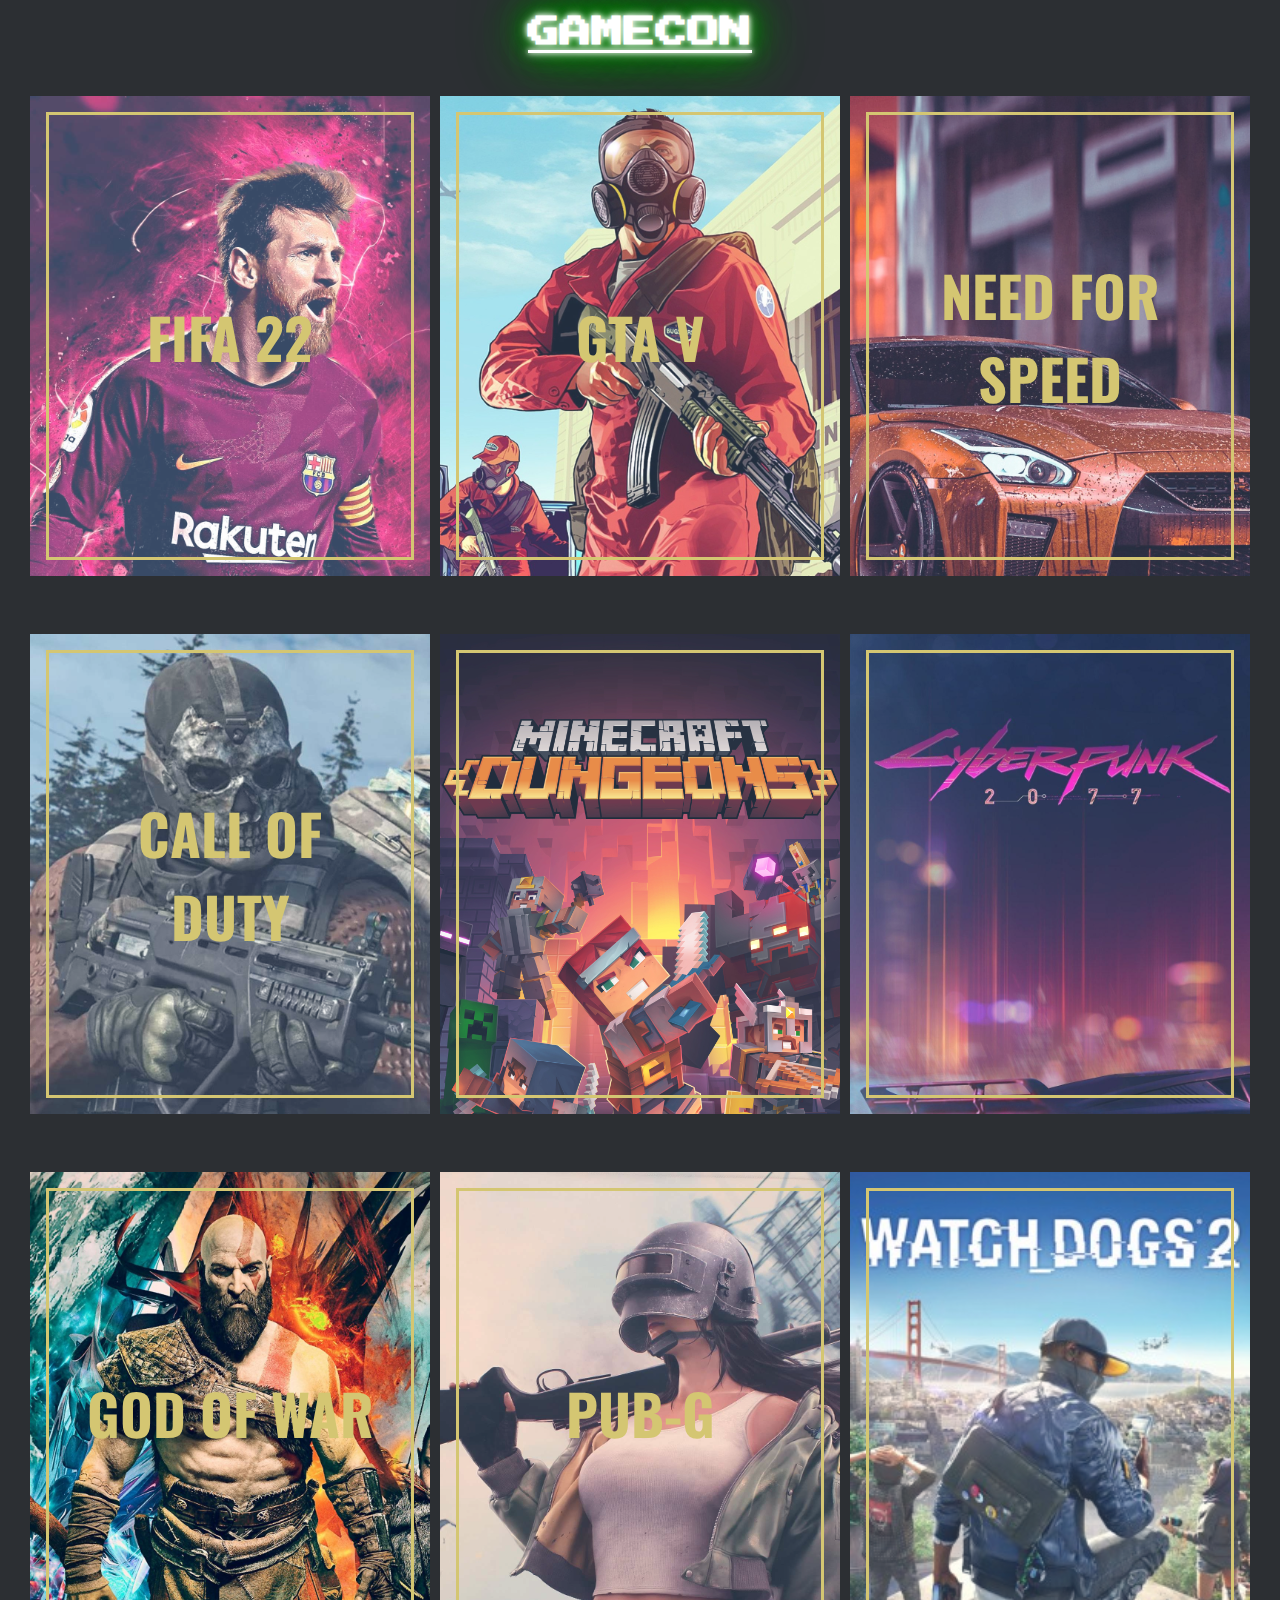
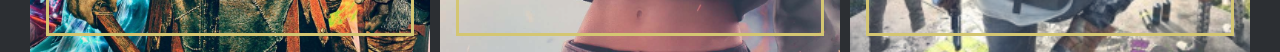
==== home.html @ d223e22f "Add home page" ====
<!DOCTYPE html>
<html dir="ltr" lang="eng">
    <head>
        <title>Cards</title>
        <link rel="stylesheet" href="css/home.css">
    </head>
    <body>
        <header>
            <a href="index.html"><h1>GAMECON</h1></a>
        </header>
      <div class="grid">

        <div class="card">
          <div class="card__content">
            
            <div class="card__front">
              <h3 class="card__title">FIFA 22</h3>
              <p class="card__subtitle"></p>
            </div> 
            
            <div class="card__back">
              <a href="groups.html">
                <button class="button">JOIN</button>
              </a>
              <p class="card__body">Football's most realistic and immersive gameplay experience</p>
            </div>
            
          </div>
        </div>
    
        <div class="card">
          <div class="card__content">
            
            <div class="card2__front">
              <h3 class="card__title">gta V</h3>
              <p class="card__subtitle"></p>
            </div> 
            
            <div class="card__back">
              <a href="groups.html">
                <button class="button">JOIN</button>
              </a>
              <p class="card__body">The biggest, most dynamic and most diverse open world ever created, Grand Theft Auto V blends storytelling and gameplay in new ways</p>
            </div>
            
          </div>
        </div>
    
        <div class="card">
          <div class="card__content">
            
            <div class="card3__front">
              <h3 class="card__title">need for speed</h3>
              <p class="card__subtitle"></p>
            </div> 
            
            <div class="card__back">
              <a href="groups.html">
                <button class="button">JOIN</button>
              </a>
              <p class="card__body">The game centers around illicit street racing and in general tasks players to complete various types of races while evading the local law enforcement in police pursuits</p>
            </div>
            
          </div>
        </div>
    
        <div class="card">
          <div class="card__content">
            
            <div class="card4__front">
              <h3 class="card__title">Call of Duty</h3>
              <p class="card__subtitle"></p>
            </div> 
            
            <div class="card__back">
              <a href="groups.html">
                <button class="button">JOIN</button>
              </a>
              <p class="card__body">The game simulates the infantry and combined arms warfare of World War II</p>
            </div>
            
          </div>
        </div>
    
        <div class="card">
          <div class="card__content">
            
            <div class="card5__front">
              <h3 class="card__title"></h3>
              <p class="card__subtitle"></p>
            </div> 
            
            <div class="card__back">
              <a href="groups.html">
                <button class="button">JOIN</button>
              </a>
              <p class="card__body">Minecraft is a “block game” where players move around a space and build blocks using a mining metaphor.</p>
            </div>
            
          </div>
        </div>
    
        <div class="card">
          <div class="card__content">
            
            <div class="card6__front">
              <h3 class="card__title"></h3>
              <p class="card__subtitle"></p>
            </div> 
            
            <div class="card__back">
              <a href="groups.html">
                <button class="button">JOIN</button>
              </a>
              <p class="card__body">Cyberpunk 2077 is an open-world, action-adventure story set in Night City, a megalopolis obsessed with power, glamour and body modification.</p>
            </div>
            
          </div>
        </div>
    
        <div class="card">
          <div class="card__content">
            
            <div class="card7__front">
              <h3 class="card__title">god of war</h3>
              <p class="card__subtitle"></p>
            </div> 
            
            <div class="card__back">
              <a href="groups.html">
                <button class="button">JOIN</button>
              </a>
              <p class="card__body">This would be some longer text that gives a description of the things from the other side I guess</p>
            </div>
            
          </div>
        </div>
    
        <div class="card">
          <div class="card__content">
            
            <div class="card8__front">
              <h3 class="card__title">pub-g</h3>
              <p class="card__subtitle"></p>
            </div> 
            
            <div class="card__back">
              <a href="groups.html">
                <button class="button">JOIN</button>
              </a>
              <p class="card__body">This would be some longer text that gives a description of the things from the other side I guess</p>
            </div>
            
          </div>
        </div>
    
        <div class="card">
          <div class="card__content">
            
            <div class="card9__front">
              <h3 class="card__title"></h3>
              <p class="card__subtitle"></p>
            </div> 
            
            <div class="card__back">
              <a href="groups.html">
                <button class="button">JOIN</button>
              </a>
              <p class="card__body">This would be some longer text that gives a description of the things from the other side I guess</p>
            </div>
            
          </div>
        </div>
    
      </div>
    </body>
</html>
---- css/home.css ----
@import url('https://fonts.googleapis.com/css?family=Oswald:400,700');
@import url('https://fonts.googleapis.com/css2?family=Press+Start+2P&display=swap');


header{
    font-family: 'Press Start 2P', cursive;
    color: white;
    margin-top: 1rem;
    text-shadow: 0 0 5px #fff,
                 0 0 10px #fff, 
                 0 0 20px green, 
                 0 0 30px green, 
                 0 0 40px green, 
                 0 0 55px green, 
                 0 0 70px green;

}
header a{
color: white;
}
/*---CARD TRANSFORM----*/

:root {
  --level-one: translateZ(3rem);
  --level-two: translateZ(6rem);
  --level-three: translateZ(9rem);
  
  --fw-normal: 400;
  --fw-bold: 700;
  
  --clr: #b7c9e5;
}

*, *::before, *::after {
  box-sizing: border-box;
  margin: 0;
}

body {
  height: 100vh;
  display: grid;
  place-items: center;
  font-family: 'Oswald', sans-serif;
  background:#2c2f33;
}

.card {
  width: 400px;
  margin-right: 50%;
  margin-top: 3rem;
}

.card__content {
  text-align: center;
  position: relative;
  padding: 15em 5em;
  transition: transform 1.5s;
  transform-style: preserve-3d;
}

.card:hover .card__content {
  transform: rotateY(.5turn);
}

.card__front,
.card__back {
  position: absolute;
  top: 0;
  bottom: 0;
  left: 0;
  right: 0;
  padding: 5em 3em;
  backface-visibility: hidden;
  transform-style: preserve-3d;
  display: grid;
  align-content: center;
}

.card__front {
  background-color:rgb(183, 201, 229 ,0.5);
  background-image: url(../images/messi.jpg);
  background-size: cover;
  background-blend-mode: overlay;
  color:rgb(212, 198, 114);
}

.card__front::before {
  content: '';
  position: absolute;
  --spacer: 1em;
  top: var(--spacer);
  bottom: var(--spacer);
  left: var(--spacer);
  right: var(--spacer);
  border: 3px solid currentColor;
  transform: var(--level-one);
}

.card__title {
  font-size: 3.5rem;
  transform: var(--level-three);
  order: 2;
  text-transform: uppercase;
}

.card__subtitle {
  transform: var(--level-two);
  text-transform: uppercase;
  letter-spacing: 4px;
  font-size: .75rem;
  font-weight: var(--fw-bold);
  opacity: .7;
}

.card__body {
  transform: var(--level-two);
  font-weight: var(fw-normal);
  font-size: 1.5rem;
  line-height: 1.6;
}


.card__back {
  transform: rotateY(.5turn);
  color:rgb(183, 201, 229);
  background: #333;
}



/*-----GRID LAYOUT---*/
.grid {
  display: grid;
  grid-template-columns: repeat(3, 1fr);
  grid-template-rows: repeat(12, );
  grid-gap: 10px;
 
}


/*------CARD 2----*/

.card2__front{
  position: absolute;
  top: 0;
  bottom: 0;
  left: 0;
  right: 0;
  padding: 5em 3em;
  backface-visibility: hidden;
  transform-style: preserve-3d;
  display: grid;
  align-content: center;
}
.card2__front {
  background-color:rgb(183, 201, 229 ,0.3);
  background-image: url(../images/gta-5.jpg);
  background-size: cover;
  background-blend-mode: overlay;
  color: rgb(212, 198, 114);
}
.card2__front::before {
  content: '';
  position: absolute;
  --spacer: 1em;
  top: var(--spacer);
  bottom: var(--spacer);
  left: var(--spacer);
  right: var(--spacer);
  border: 3px solid currentColor;
  transform: var(--level-one);
}
/*-----CARD 3----*/

.card3__front{
  position: absolute;
  top: 0;
  bottom: 0;
  left: 0;
  right: 0;
  padding: 5em 3em;
  backface-visibility: hidden;
  transform-style: preserve-3d;
  display: grid;
  align-content: center;
}
.card3__front {
  background-color:rgb(183, 201, 229 ,0.3);
  background-image: url(../images/need-for-speed.jpg);
  background-size: cover;
  background-blend-mode: overlay;
  color:rgb(212, 198, 114);
}
.card3__front::before {
  content: '';
  position: absolute;
  --spacer: 1em;
  top: var(--spacer);
  bottom: var(--spacer);
  left: var(--spacer);
  right: var(--spacer);
  border: 3px solid currentColor;
  transform: var(--level-one);
}

/*-----CARD 4------*/
.card4__front{
  position: absolute;
  top: 0;
  bottom: 0;
  left: 0;
  right: 0;
  padding: 5em 3em;
  backface-visibility: hidden;
  transform-style: preserve-3d;
  display: grid;
  align-content: center;
}
.card4__front {
  background-color:rgb(183, 201, 229 ,0.3);
  background-image: url(../images/cod.jpg);
  background-size: cover;
  background-blend-mode: overlay;
  color: rgb(212, 198, 114);
}
.card4__front::before {
  content: '';
  position: absolute;
  --spacer: 1em;
  top: var(--spacer);
  bottom: var(--spacer);
  left: var(--spacer);
  right: var(--spacer);
  border: 3px solid currentColor;
  transform: var(--level-one);
}

/*----CARD 5-----*/

.card5__front{
  position: absolute;
  top: 0;
  bottom: 0;
  left: 0;
  right: 0;
  padding: 5em 3em;
  backface-visibility: hidden;
  transform-style: preserve-3d;
  display: grid;
  align-content: center;
}
.card5__front {
  background-color:rgb(183, 201, 229 ,0.3);
  background-image: url(../images/minecraft.jpg);
  background-size: cover;
  background-blend-mode: overlay;
  color: rgb(212, 198, 114);
}
.card5__front::before {
  content: '';
  position: absolute;
  --spacer: 1em;
  top: var(--spacer);
  bottom: var(--spacer);
  left: var(--spacer);
  right: var(--spacer);
  border: 3px solid currentColor;
  transform: var(--level-one);
}

/*------CARD 6------*/
.card6__front{
  position: absolute;
  top: 0;
  bottom: 0;
  left: 0;
  right: 0;
  padding: 5em 3em;
  backface-visibility: hidden;
  transform-style: preserve-3d;
  display: grid;
  align-content: center;
}
.card6__front {
  background-color:rgb(183, 201, 229 ,0.3);
  background-image: url(../images/cyber-punk.jpg);
  background-size: cover;
  background-blend-mode: overlay;
  color: rgb(212, 198, 114);
}
.card6__front::before {
  content: '';
  position: absolute;
  --spacer: 1em;
  top: var(--spacer);
  bottom: var(--spacer);
  left: var(--spacer);
  right: var(--spacer);
  border: 3px solid currentColor;
  transform: var(--level-one);
}

/*--------CARD 7------*/

.card7__front{
  position: absolute;
  top: 0;
  bottom: 0;
  left: 0;
  right: 0;
  padding: 5em 3em;
  backface-visibility: hidden;
  transform-style: preserve-3d;
  display: grid;
  align-content: center;
}
.card7__front {
  background-color:rgb(183, 201, 229 ,0);
  background-image: url(../images/god-of-war.jpg);
  background-size: cover;
  background-blend-mode: overlay;
  color: rgb(212, 198, 114);
}
.card7__front::before {
  content: '';
  position: absolute;
  --spacer: 1em;
  top: var(--spacer);
  bottom: var(--spacer);
  left: var(--spacer);
  right: var(--spacer);
  border: 3px solid currentColor;
  transform: var(--level-one);
}
/*-------CARD 8------*/

.card8__front{
  position: absolute;
  top: 0;
  bottom: 0;
  left: 0;
  right: 0;
  padding: 5em 3em;
  backface-visibility: hidden;
  transform-style: preserve-3d;
  display: grid;
  align-content: center;
}
.card8__front {
  background-color:rgb(183, 201, 229 ,0.3);
  background-image: url(../images/pubg.jpg);
  background-size: cover;
  background-blend-mode: overlay;
  color: rgb(212, 198, 114);
}
.card8__front::before {
  content: '';
  position: absolute;
  --spacer: 1em;
  top: var(--spacer);
  bottom: var(--spacer);
  left: var(--spacer);
  right: var(--spacer);
  border: 3px solid currentColor;
  transform: var(--level-one);
}
/*------CARD 9----------*/

.card9__front{
  position: absolute;
  top: 0;
  bottom: 0;
  left: 0;
  right: 0;
  padding: 5em 3em;
  backface-visibility: hidden;
  transform-style: preserve-3d;
  display: grid;
  align-content: center;
}
.card9__front {
  background-color:rgb(183, 201, 229 ,0.3);
  background-image: url(../images/watchdog.jpg);
  background-size: cover;
  background-blend-mode: overlay;
  color: rgb(212, 198, 114);
}
.card9__front::before {
  content: '';
  position: absolute;
  --spacer: 1em;
  top: var(--spacer);
  bottom: var(--spacer);
  left: var(--spacer);
  right: var(--spacer);
  border: 3px solid currentColor;
  transform: var(--level-one);
}
.button{
  padding: 10px;
  width:30%;
  font-family: 'Oswald', sans-serif;
  font-weight: bold;
  background-color: cyan;
  margin-left: 5px;
}
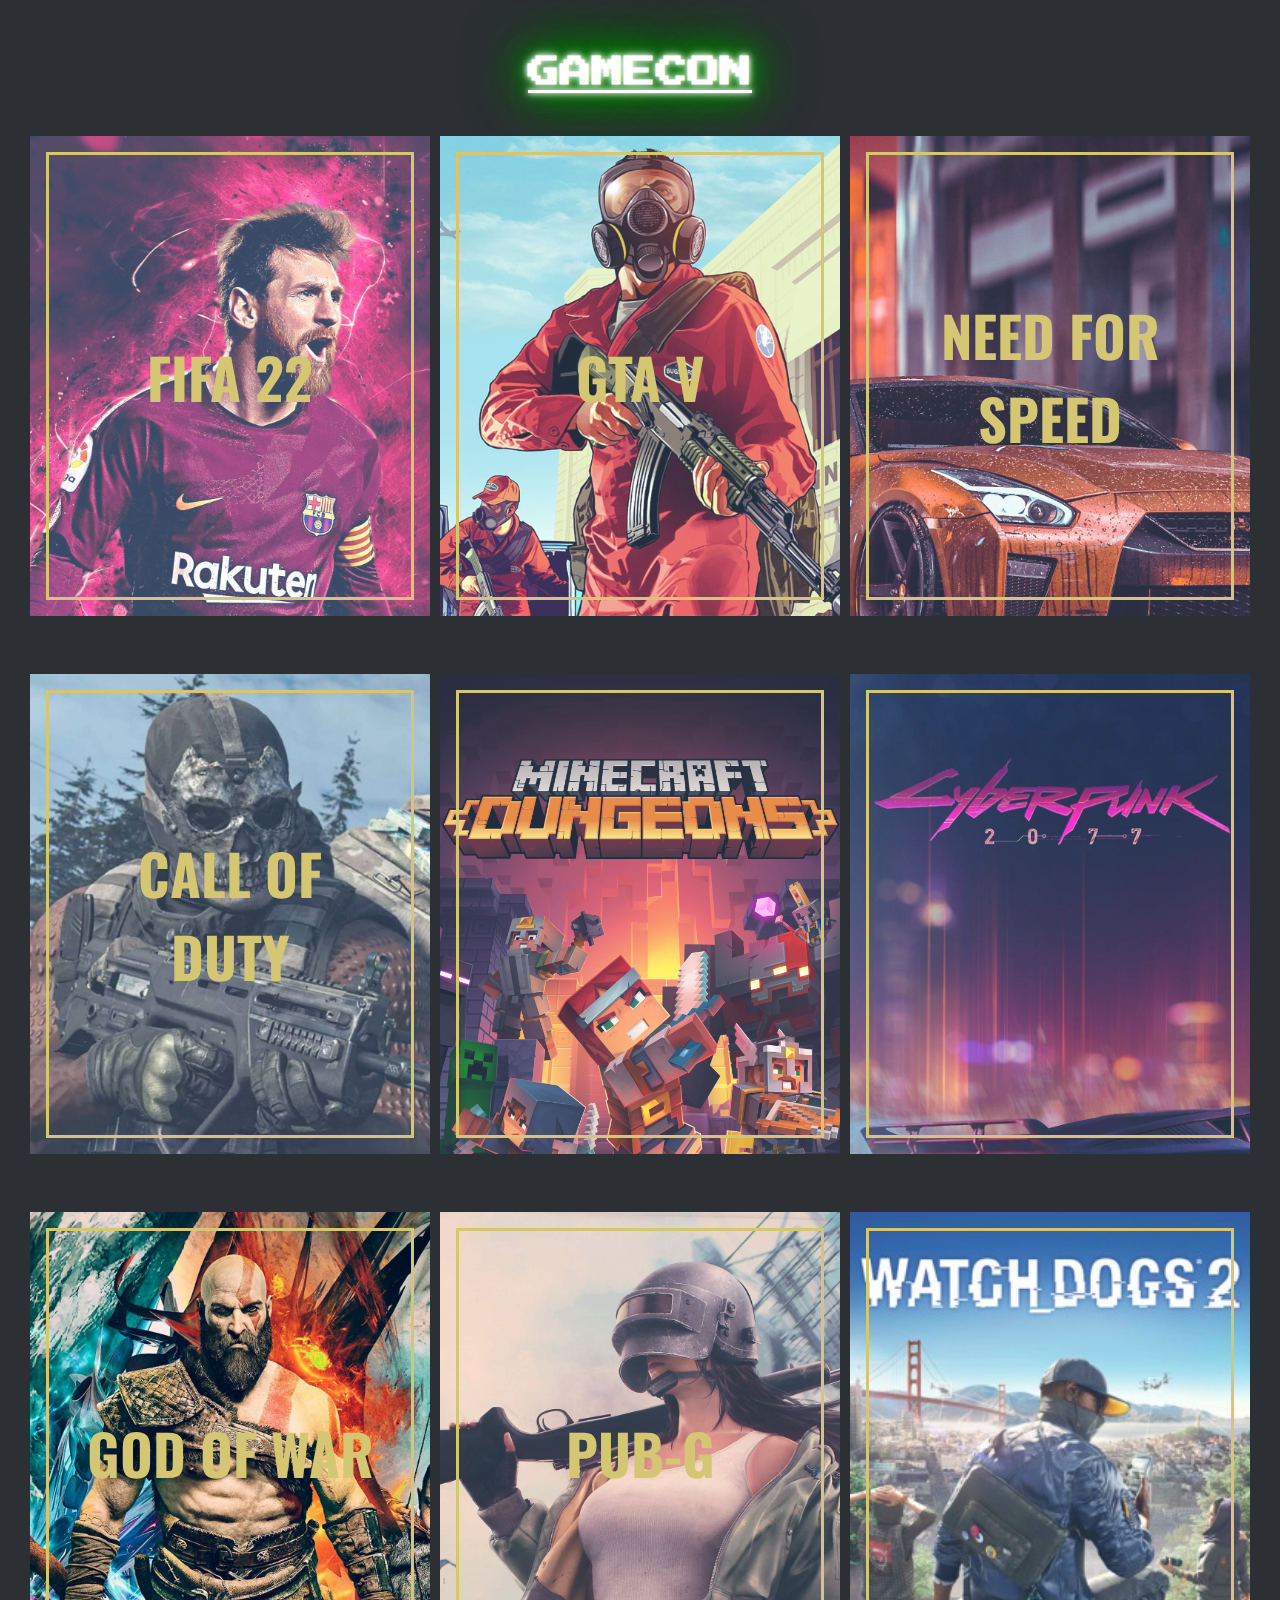
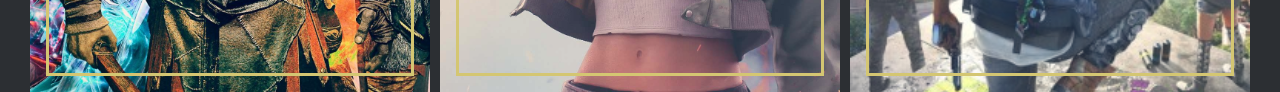
==== commit acbe68b3: "Merge pull request #4 from Karl-Adrian/Responsive" ====
--- a/home.html
+++ b/home.html
@@ -1,184 +1,209 @@
 <!DOCTYPE html>
-<html dir="ltr" lang="eng">
-    <head>
-        <title>Cards</title>
-        <link rel="stylesheet" href="css/home.css">
-    </head>
-    <body>
-        <header>
-            <a href="index.html"><h1>GAMECON</h1></a>
-        </header>
-      <div class="grid">
-
-        <div class="card">
-          <div class="card__content">
-            
-            <div class="card__front">
-              <h3 class="card__title">FIFA 22</h3>
-              <p class="card__subtitle"></p>
-            </div> 
-            
-            <div class="card__back">
-              <a href="groups.html">
-                <button class="button">JOIN</button>
-              </a>
-              <p class="card__body">Football's most realistic and immersive gameplay experience</p>
-            </div>
-            
-          </div>
-        </div>
-    
-        <div class="card">
-          <div class="card__content">
-            
-            <div class="card2__front">
-              <h3 class="card__title">gta V</h3>
-              <p class="card__subtitle"></p>
-            </div> 
-            
-            <div class="card__back">
-              <a href="groups.html">
-                <button class="button">JOIN</button>
-              </a>
-              <p class="card__body">The biggest, most dynamic and most diverse open world ever created, Grand Theft Auto V blends storytelling and gameplay in new ways</p>
-            </div>
-            
-          </div>
-        </div>
-    
-        <div class="card">
-          <div class="card__content">
-            
-            <div class="card3__front">
-              <h3 class="card__title">need for speed</h3>
-              <p class="card__subtitle"></p>
-            </div> 
-            
-            <div class="card__back">
-              <a href="groups.html">
-                <button class="button">JOIN</button>
-              </a>
-              <p class="card__body">The game centers around illicit street racing and in general tasks players to complete various types of races while evading the local law enforcement in police pursuits</p>
-            </div>
-            
-          </div>
-        </div>
-    
-        <div class="card">
-          <div class="card__content">
-            
-            <div class="card4__front">
-              <h3 class="card__title">Call of Duty</h3>
-              <p class="card__subtitle"></p>
-            </div> 
-            
-            <div class="card__back">
-              <a href="groups.html">
-                <button class="button">JOIN</button>
-              </a>
-              <p class="card__body">The game simulates the infantry and combined arms warfare of World War II</p>
-            </div>
-            
-          </div>
-        </div>
-    
-        <div class="card">
-          <div class="card__content">
-            
-            <div class="card5__front">
-              <h3 class="card__title"></h3>
-              <p class="card__subtitle"></p>
-            </div> 
-            
-            <div class="card__back">
-              <a href="groups.html">
-                <button class="button">JOIN</button>
-              </a>
-              <p class="card__body">Minecraft is a “block game” where players move around a space and build blocks using a mining metaphor.</p>
-            </div>
-            
-          </div>
-        </div>
-    
-        <div class="card">
-          <div class="card__content">
-            
-            <div class="card6__front">
-              <h3 class="card__title"></h3>
-              <p class="card__subtitle"></p>
-            </div> 
-            
-            <div class="card__back">
-              <a href="groups.html">
-                <button class="button">JOIN</button>
-              </a>
-              <p class="card__body">Cyberpunk 2077 is an open-world, action-adventure story set in Night City, a megalopolis obsessed with power, glamour and body modification.</p>
-            </div>
-            
-          </div>
-        </div>
-    
-        <div class="card">
-          <div class="card__content">
-            
-            <div class="card7__front">
-              <h3 class="card__title">god of war</h3>
-              <p class="card__subtitle"></p>
-            </div> 
-            
-            <div class="card__back">
-              <a href="groups.html">
-                <button class="button">JOIN</button>
-              </a>
-              <p class="card__body">This would be some longer text that gives a description of the things from the other side I guess</p>
-            </div>
-            
-          </div>
-        </div>
-    
-        <div class="card">
-          <div class="card__content">
-            
-            <div class="card8__front">
-              <h3 class="card__title">pub-g</h3>
-              <p class="card__subtitle"></p>
-            </div> 
-            
-            <div class="card__back">
-              <a href="groups.html">
-                <button class="button">JOIN</button>
-              </a>
-              <p class="card__body">This would be some longer text that gives a description of the things from the other side I guess</p>
-            </div>
-            
-          </div>
-        </div>
-    
-        <div class="card">
-          <div class="card__content">
-            
-            <div class="card9__front">
-              <h3 class="card__title"></h3>
-              <p class="card__subtitle"></p>
-            </div> 
-            
-            <div class="card__back">
-              <a href="groups.html">
-                <button class="button">JOIN</button>
-              </a>
-              <p class="card__body">This would be some longer text that gives a description of the things from the other side I guess</p>
-            </div>
-            
-          </div>
-        </div>
-    
-      </div>
-    </body>
+<html lang="eng">
+  <head>
+    <title>Cards</title>
+    <link
+      rel="stylesheet"
+      href="https://pro.fontawesome.com/releases/v5.10.0/css/all.css"
+      integrity="sha384-AYmEC3Yw5cVb3ZcuHtOA93w35dYTsvhLPVnYs9eStHfGJvOvKxVfELGroGkvsg+p"
+      crossorigin="anonymous"
+    />
+    <link rel="stylesheet" href="css/home.css" />
+  </head>
+  <body>
+    <!--NAVIGATION-->
+    <div id="mySidenav" class="sidenav">
+      <a href="javascript:void(0)" class="closebtn" onclick="closeNav()"
+        >&times;</a
+      >
+      <a href="index.html">Home</a>
+      <a href="about.html">About</a>
+      <a href="contact.html">Contact</a>
+    </div>
+    <div class="bars">
+      <span onclick="openNav()">
+        <i class="fa fa-bars" class="checkbtn"></i
+      ></span>
+    </div>
+    <div id="main"></div>
+    <!--NAVIGATION AREA ENDS-->
+    <header>
+      <a href="index.html"><h1>GAMECON</h1></a>
+    </header>
+    <div class="grid">
+      <div class="card">
+        <div class="card__content">
+          <div class="card__front">
+            <h3 class="card__title">FIFA 22</h3>
+            <p class="card__subtitle"></p>
+          </div>
+
+          <div class="card__back">
+            <a href="groups.html">
+              <button class="button">JOIN</button>
+            </a>
+            <p class="card__body">
+              Football's most realistic and immersive gameplay experience
+            </p>
+          </div>
+        </div>
+      </div>
+
+      <div class="card">
+        <div class="card__content">
+          <div class="card2__front">
+            <h3 class="card__title">gta V</h3>
+            <p class="card__subtitle"></p>
+          </div>
+
+          <div class="card__back">
+            <a href="groups.html">
+              <button class="button">JOIN</button>
+            </a>
+            <p class="card__body">
+              The biggest, most dynamic and most diverse open world ever
+              created, Grand Theft Auto V blends storytelling and gameplay in
+              new ways
+            </p>
+          </div>
+        </div>
+      </div>
+
+      <div class="card">
+        <div class="card__content">
+          <div class="card3__front">
+            <h3 class="card__title">need for speed</h3>
+            <p class="card__subtitle"></p>
+          </div>
+
+          <div class="card__back">
+            <a href="groups.html">
+              <button class="button">JOIN</button>
+            </a>
+            <p class="card__body">
+              The game centers around illicit street racing and in general tasks
+              players to complete various types of races while evading the local
+              law enforcement in police pursuits
+            </p>
+          </div>
+        </div>
+      </div>
+
+      <div class="card">
+        <div class="card__content">
+          <div class="card4__front">
+            <h3 class="card__title">Call of Duty</h3>
+            <p class="card__subtitle"></p>
+          </div>
+
+          <div class="card__back">
+            <a href="groups.html">
+              <button class="button">JOIN</button>
+            </a>
+            <p class="card__body">
+              The game simulates the infantry and combined arms warfare of World
+              War II
+            </p>
+          </div>
+        </div>
+      </div>
+
+      <div class="card">
+        <div class="card__content">
+          <div class="card5__front">
+            <h3 class="card__title"></h3>
+            <p class="card__subtitle"></p>
+          </div>
+
+          <div class="card__back">
+            <a href="groups.html">
+              <button class="button">JOIN</button>
+            </a>
+            <p class="card__body">
+              Minecraft is a “block game” where players move around a space and
+              build blocks using a mining metaphor.
+            </p>
+          </div>
+        </div>
+      </div>
+
+      <div class="card">
+        <div class="card__content">
+          <div class="card6__front">
+            <h3 class="card__title"></h3>
+            <p class="card__subtitle"></p>
+          </div>
+
+          <div class="card__back">
+            <a href="groups.html">
+              <button class="button">JOIN</button>
+            </a>
+            <p class="card__body">
+              Cyberpunk 2077 is an open-world, action-adventure story set in
+              Night City, a megalopolis obsessed with power, glamour and body
+              modification.
+            </p>
+          </div>
+        </div>
+      </div>
+
+      <div class="card">
+        <div class="card__content">
+          <div class="card7__front">
+            <h3 class="card__title">god of war</h3>
+            <p class="card__subtitle"></p>
+          </div>
+
+          <div class="card__back">
+            <a href="groups.html">
+              <button class="button">JOIN</button>
+            </a>
+            <p class="card__body">
+              This would be some longer text that gives a description of the
+              things from the other side I guess
+            </p>
+          </div>
+        </div>
+      </div>
+
+      <div class="card">
+        <div class="card__content">
+          <div class="card8__front">
+            <h3 class="card__title">pub-g</h3>
+            <p class="card__subtitle"></p>
+          </div>
+
+          <div class="card__back">
+            <a href="groups.html">
+              <button class="button">JOIN</button>
+            </a>
+            <p class="card__body">
+              This would be some longer text that gives a description of the
+              things from the other side I guess
+            </p>
+          </div>
+        </div>
+      </div>
+
+      <div class="card">
+        <div class="card__content">
+          <div class="card9__front">
+            <h3 class="card__title"></h3>
+            <p class="card__subtitle"></p>
+          </div>
+
+          <div class="card__back">
+            <a href="groups.html">
+              <button class="button">JOIN</button>
+            </a>
+            <p class="card__body">
+              This would be some longer text that gives a description of the
+              things from the other side I guess
+            </p>
+          </div>
+        </div>
+      </div>
+    </div>
+  </body>
+  <script src="js/home.js"></script>
 </html>
-
-
-
-
-
-
-
--- a/css/home.css
+++ b/css/home.css
@@ -1,22 +1,15 @@
-@import url('https://fonts.googleapis.com/css?family=Oswald:400,700');
-@import url('https://fonts.googleapis.com/css2?family=Press+Start+2P&display=swap');
-
-
-header{
-    font-family: 'Press Start 2P', cursive;
-    color: white;
-    margin-top: 1rem;
-    text-shadow: 0 0 5px #fff,
-                 0 0 10px #fff, 
-                 0 0 20px green, 
-                 0 0 30px green, 
-                 0 0 40px green, 
-                 0 0 55px green, 
-                 0 0 70px green;
-
-}
-header a{
-color: white;
+@import url("https://fonts.googleapis.com/css?family=Oswald:400,700");
+@import url("https://fonts.googleapis.com/css2?family=Press+Start+2P&display=swap");
+
+header {
+  font-family: "Press Start 2P", cursive;
+  color: white;
+  margin-top: 1rem;
+  text-shadow: 0 0 5px #fff, 0 0 10px #fff, 0 0 20px green, 0 0 30px green,
+    0 0 40px green, 0 0 55px green, 0 0 70px green;
+}
+header a {
+  color: white;
 }
 /*---CARD TRANSFORM----*/
 
@@ -24,14 +17,16 @@
   --level-one: translateZ(3rem);
   --level-two: translateZ(6rem);
   --level-three: translateZ(9rem);
-  
+
   --fw-normal: 400;
   --fw-bold: 700;
-  
+
   --clr: #b7c9e5;
 }
 
-*, *::before, *::after {
+*,
+*::before,
+*::after {
   box-sizing: border-box;
   margin: 0;
 }
@@ -40,8 +35,8 @@
   height: 100vh;
   display: grid;
   place-items: center;
-  font-family: 'Oswald', sans-serif;
-  background:#2c2f33;
+  font-family: "Oswald", sans-serif;
+  background: #2c2f33;
 }
 
 .card {
@@ -59,7 +54,7 @@
 }
 
 .card:hover .card__content {
-  transform: rotateY(.5turn);
+  transform: rotateY(0.5turn);
 }
 
 .card__front,
@@ -77,15 +72,15 @@
 }
 
 .card__front {
-  background-color:rgb(183, 201, 229 ,0.5);
+  background-color: rgb(183, 201, 229, 0.5);
   background-image: url(../images/messi.jpg);
   background-size: cover;
   background-blend-mode: overlay;
-  color:rgb(212, 198, 114);
+  color: rgb(212, 198, 114);
 }
 
 .card__front::before {
-  content: '';
+  content: "";
   position: absolute;
   --spacer: 1em;
   top: var(--spacer);
@@ -107,9 +102,9 @@
   transform: var(--level-two);
   text-transform: uppercase;
   letter-spacing: 4px;
-  font-size: .75rem;
+  font-size: 0.75rem;
   font-weight: var(--fw-bold);
-  opacity: .7;
+  opacity: 0.7;
 }
 
 .card__body {
@@ -119,48 +114,61 @@
   line-height: 1.6;
 }
 
-
 .card__back {
-  transform: rotateY(.5turn);
-  color:rgb(183, 201, 229);
+  transform: rotateY(0.5turn);
+  color: rgb(183, 201, 229);
   background: #333;
 }
-
-
 
 /*-----GRID LAYOUT---*/
 .grid {
   display: grid;
   grid-template-columns: repeat(3, 1fr);
-  grid-template-rows: repeat(12, );
+  grid-template-rows: repeat(12);
   grid-gap: 10px;
- 
-}
-
+}
+
+/*--RESPONSIVE RULES---*/
+@media screen and (max-width: 1250px){
+.grid{
+  display: grid;
+  grid-template-columns: repeat(2, 1fr);
+  grid-column-gap: 5rem;
+}
+}
+
+@media screen and (max-width: 900px){
+  .grid{
+    display: grid;
+    grid-template-columns: repeat(1, 1fr);
+    grid-column-gap: 5rem;
+  }
+  }
+  
 
 /*------CARD 2----*/
 
-.card2__front{
-  position: absolute;
-  top: 0;
-  bottom: 0;
-  left: 0;
-  right: 0;
-  padding: 5em 3em;
-  backface-visibility: hidden;
-  transform-style: preserve-3d;
-  display: grid;
-  align-content: center;
-}
 .card2__front {
-  background-color:rgb(183, 201, 229 ,0.3);
+  position: absolute;
+  top: 0;
+  bottom: 0;
+  left: 0;
+  right: 0;
+  padding: 5em 3em;
+  backface-visibility: hidden;
+  transform-style: preserve-3d;
+  display: grid;
+  align-content: center;
+}
+.card2__front {
+  background-color: rgb(183, 201, 229, 0.3);
   background-image: url(../images/gta-5.jpg);
   background-size: cover;
   background-blend-mode: overlay;
   color: rgb(212, 198, 114);
 }
 .card2__front::before {
-  content: '';
+  content: "";
   position: absolute;
   --spacer: 1em;
   top: var(--spacer);
@@ -172,27 +180,27 @@
 }
 /*-----CARD 3----*/
 
-.card3__front{
-  position: absolute;
-  top: 0;
-  bottom: 0;
-  left: 0;
-  right: 0;
-  padding: 5em 3em;
-  backface-visibility: hidden;
-  transform-style: preserve-3d;
-  display: grid;
-  align-content: center;
-}
 .card3__front {
-  background-color:rgb(183, 201, 229 ,0.3);
+  position: absolute;
+  top: 0;
+  bottom: 0;
+  left: 0;
+  right: 0;
+  padding: 5em 3em;
+  backface-visibility: hidden;
+  transform-style: preserve-3d;
+  display: grid;
+  align-content: center;
+}
+.card3__front {
+  background-color: rgb(183, 201, 229, 0.3);
   background-image: url(../images/need-for-speed.jpg);
   background-size: cover;
   background-blend-mode: overlay;
-  color:rgb(212, 198, 114);
+  color: rgb(212, 198, 114);
 }
 .card3__front::before {
-  content: '';
+  content: "";
   position: absolute;
   --spacer: 1em;
   top: var(--spacer);
@@ -204,27 +212,27 @@
 }
 
 /*-----CARD 4------*/
-.card4__front{
-  position: absolute;
-  top: 0;
-  bottom: 0;
-  left: 0;
-  right: 0;
-  padding: 5em 3em;
-  backface-visibility: hidden;
-  transform-style: preserve-3d;
-  display: grid;
-  align-content: center;
-}
 .card4__front {
-  background-color:rgb(183, 201, 229 ,0.3);
+  position: absolute;
+  top: 0;
+  bottom: 0;
+  left: 0;
+  right: 0;
+  padding: 5em 3em;
+  backface-visibility: hidden;
+  transform-style: preserve-3d;
+  display: grid;
+  align-content: center;
+}
+.card4__front {
+  background-color: rgb(183, 201, 229, 0.3);
   background-image: url(../images/cod.jpg);
   background-size: cover;
   background-blend-mode: overlay;
   color: rgb(212, 198, 114);
 }
 .card4__front::before {
-  content: '';
+  content: "";
   position: absolute;
   --spacer: 1em;
   top: var(--spacer);
@@ -237,27 +245,27 @@
 
 /*----CARD 5-----*/
 
-.card5__front{
-  position: absolute;
-  top: 0;
-  bottom: 0;
-  left: 0;
-  right: 0;
-  padding: 5em 3em;
-  backface-visibility: hidden;
-  transform-style: preserve-3d;
-  display: grid;
-  align-content: center;
-}
 .card5__front {
-  background-color:rgb(183, 201, 229 ,0.3);
+  position: absolute;
+  top: 0;
+  bottom: 0;
+  left: 0;
+  right: 0;
+  padding: 5em 3em;
+  backface-visibility: hidden;
+  transform-style: preserve-3d;
+  display: grid;
+  align-content: center;
+}
+.card5__front {
+  background-color: rgb(183, 201, 229, 0.3);
   background-image: url(../images/minecraft.jpg);
   background-size: cover;
   background-blend-mode: overlay;
   color: rgb(212, 198, 114);
 }
 .card5__front::before {
-  content: '';
+  content: "";
   position: absolute;
   --spacer: 1em;
   top: var(--spacer);
@@ -269,27 +277,27 @@
 }
 
 /*------CARD 6------*/
-.card6__front{
-  position: absolute;
-  top: 0;
-  bottom: 0;
-  left: 0;
-  right: 0;
-  padding: 5em 3em;
-  backface-visibility: hidden;
-  transform-style: preserve-3d;
-  display: grid;
-  align-content: center;
-}
 .card6__front {
-  background-color:rgb(183, 201, 229 ,0.3);
+  position: absolute;
+  top: 0;
+  bottom: 0;
+  left: 0;
+  right: 0;
+  padding: 5em 3em;
+  backface-visibility: hidden;
+  transform-style: preserve-3d;
+  display: grid;
+  align-content: center;
+}
+.card6__front {
+  background-color: rgb(183, 201, 229, 0.3);
   background-image: url(../images/cyber-punk.jpg);
   background-size: cover;
   background-blend-mode: overlay;
   color: rgb(212, 198, 114);
 }
 .card6__front::before {
-  content: '';
+  content: "";
   position: absolute;
   --spacer: 1em;
   top: var(--spacer);
@@ -302,27 +310,27 @@
 
 /*--------CARD 7------*/
 
-.card7__front{
-  position: absolute;
-  top: 0;
-  bottom: 0;
-  left: 0;
-  right: 0;
-  padding: 5em 3em;
-  backface-visibility: hidden;
-  transform-style: preserve-3d;
-  display: grid;
-  align-content: center;
-}
 .card7__front {
-  background-color:rgb(183, 201, 229 ,0);
+  position: absolute;
+  top: 0;
+  bottom: 0;
+  left: 0;
+  right: 0;
+  padding: 5em 3em;
+  backface-visibility: hidden;
+  transform-style: preserve-3d;
+  display: grid;
+  align-content: center;
+}
+.card7__front {
+  background-color: rgb(183, 201, 229, 0);
   background-image: url(../images/god-of-war.jpg);
   background-size: cover;
   background-blend-mode: overlay;
   color: rgb(212, 198, 114);
 }
 .card7__front::before {
-  content: '';
+  content: "";
   position: absolute;
   --spacer: 1em;
   top: var(--spacer);
@@ -334,27 +342,27 @@
 }
 /*-------CARD 8------*/
 
-.card8__front{
-  position: absolute;
-  top: 0;
-  bottom: 0;
-  left: 0;
-  right: 0;
-  padding: 5em 3em;
-  backface-visibility: hidden;
-  transform-style: preserve-3d;
-  display: grid;
-  align-content: center;
-}
 .card8__front {
-  background-color:rgb(183, 201, 229 ,0.3);
+  position: absolute;
+  top: 0;
+  bottom: 0;
+  left: 0;
+  right: 0;
+  padding: 5em 3em;
+  backface-visibility: hidden;
+  transform-style: preserve-3d;
+  display: grid;
+  align-content: center;
+}
+.card8__front {
+  background-color: rgb(183, 201, 229, 0.3);
   background-image: url(../images/pubg.jpg);
   background-size: cover;
   background-blend-mode: overlay;
   color: rgb(212, 198, 114);
 }
 .card8__front::before {
-  content: '';
+  content: "";
   position: absolute;
   --spacer: 1em;
   top: var(--spacer);
@@ -366,41 +374,96 @@
 }
 /*------CARD 9----------*/
 
-.card9__front{
-  position: absolute;
-  top: 0;
-  bottom: 0;
-  left: 0;
-  right: 0;
-  padding: 5em 3em;
-  backface-visibility: hidden;
-  transform-style: preserve-3d;
-  display: grid;
-  align-content: center;
-}
 .card9__front {
-  background-color:rgb(183, 201, 229 ,0.3);
+  position: absolute;
+  top: 0;
+  bottom: 0;
+  left: 0;
+  right: 0;
+  padding: 5em 3em;
+  backface-visibility: hidden;
+  transform-style: preserve-3d;
+  display: grid;
+  align-content: center;
+}
+.card9__front {
+  background-color: rgb(183, 201, 229, 0.3);
   background-image: url(../images/watchdog.jpg);
   background-size: cover;
   background-blend-mode: overlay;
   color: rgb(212, 198, 114);
 }
 .card9__front::before {
-  content: '';
-  position: absolute;
-  --spacer: 1em;
-  top: var(--spacer);
-  bottom: var(--spacer);
-  left: var(--spacer);
-  right: var(--spacer);
-  border: 3px solid currentColor;
-  transform: var(--level-one);
-}
-.button{
+  content: "";
+  position: absolute;
+  --spacer: 1em;
+  top: var(--spacer);
+  bottom: var(--spacer);
+  left: var(--spacer);
+  right: var(--spacer);
+  border: 3px solid currentColor;
+  transform: var(--level-one);
+}
+.button {
   padding: 10px;
-  width:30%;
-  font-family: 'Oswald', sans-serif;
+  width: 30%;
+  font-family: "Oswald", sans-serif;
   font-weight: bold;
   background-color: cyan;
   margin-left: 5px;
 }
+
+/*SIDEBAR NAV*/
+.sidenav {
+  height: 100%;
+  width: 0;
+  position: fixed;
+  z-index: 1;
+  top: 0;
+  left: 0;
+  background-color: #111;
+  overflow-x: hidden;
+  padding-top: 60px;
+  transition: 0.5s;
+}
+/* The navigation menu links */
+.sidenav a {
+  padding: 8px 8px 8px 32px;
+  text-decoration: none;
+  font-size: 25px;
+  color: #818181;
+  display: block;
+  transition: 0.3s;
+}
+/* When you mouse over the navigation links, change their color */
+.sidenav a:hover {
+  color: #f1f1f1;
+}
+/* Position and style the close button (top right corner) */
+.sidenav .closebtn {
+  position: absolute;
+  top: 0;
+  right: 25px;
+  font-size: 36px;
+  margin-left: 50px;
+}
+/* Style page content - use this if you want to push the page content to the right when you open the side navigation */
+#main {
+  transition: margin-left 0.5s;
+  padding: 20px;
+}
+/* On smaller screens, where height is less than 450px, change the style of the sidenav (less padding and a smaller font size) */
+@media screen and (max-height: 450px) {
+  .sidenav {
+    padding-top: 15px;
+  }
+  .sidenav a {
+    font-size: 18px;
+  }
+}
+.bars {
+  margin-right: 95%;
+  color: white;
+  font-size: 30px;
+}
+/*SIDEBAR AREA ENDS*/
